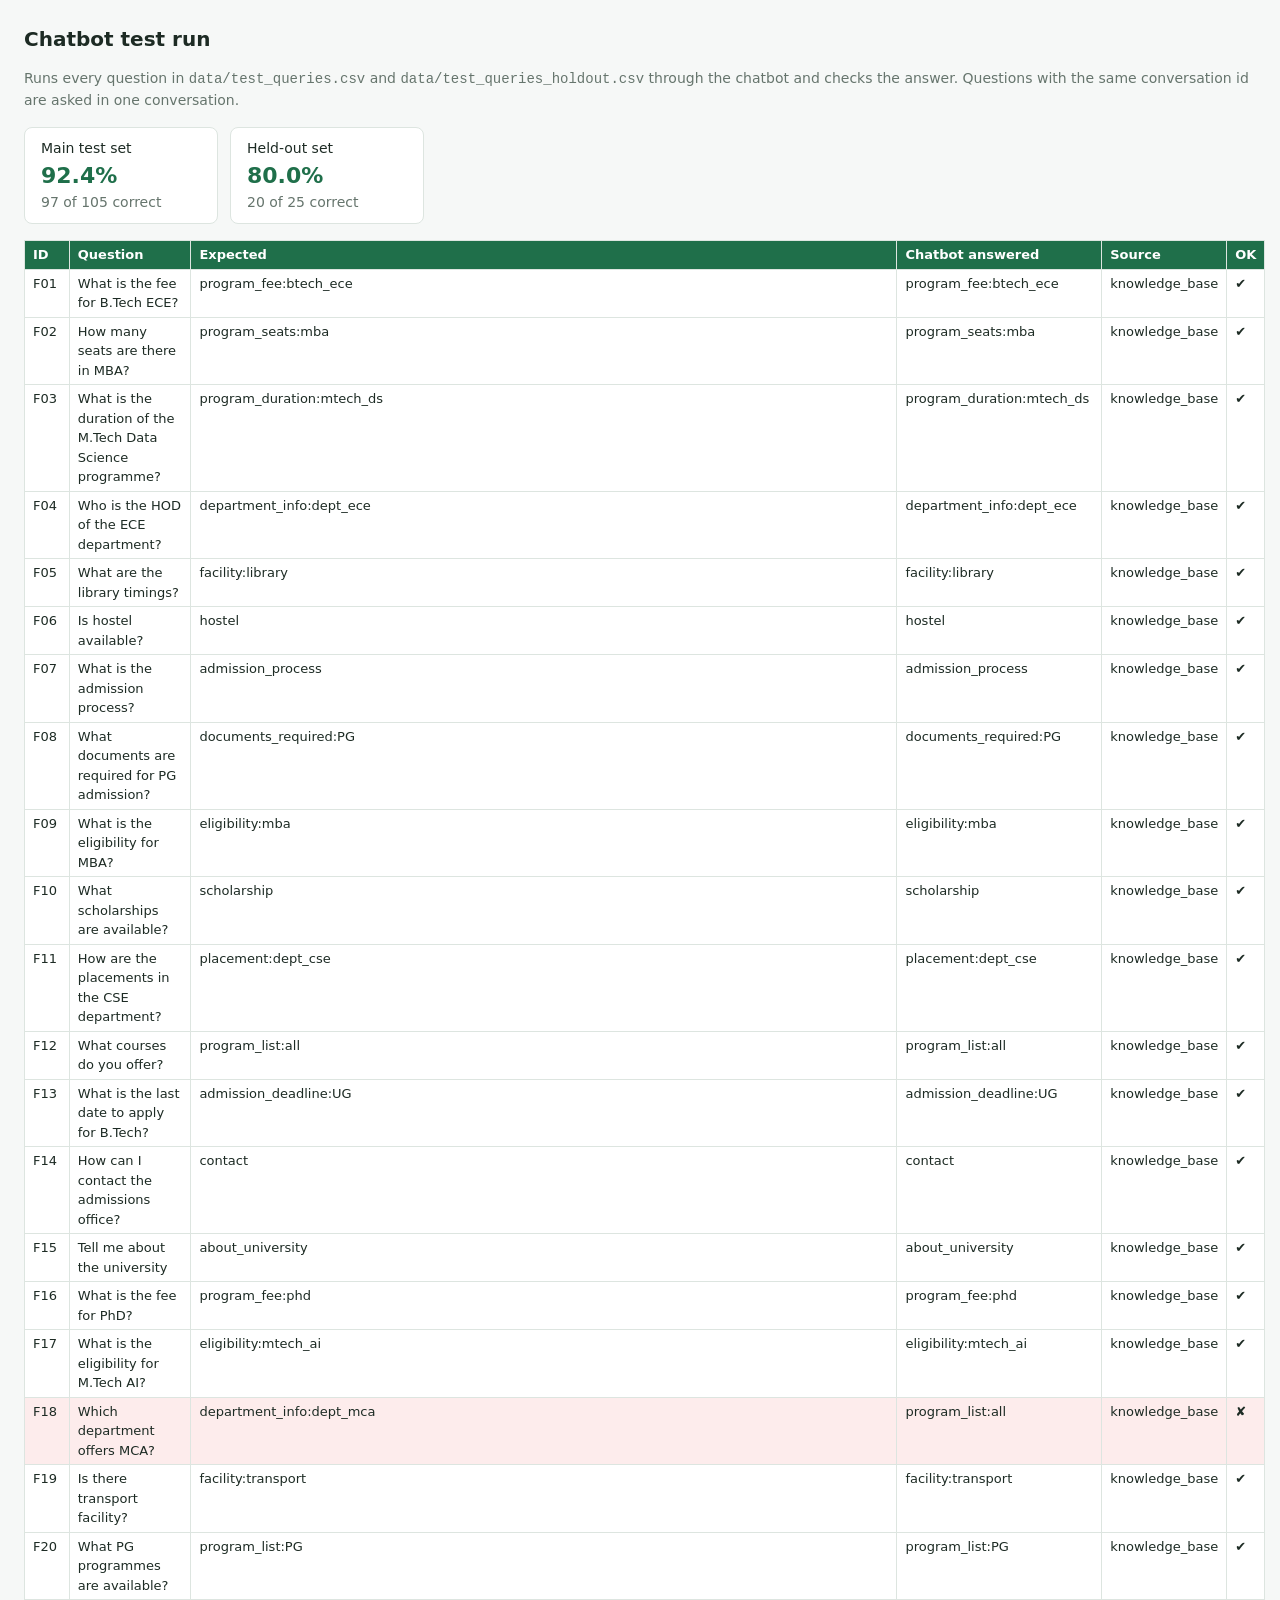
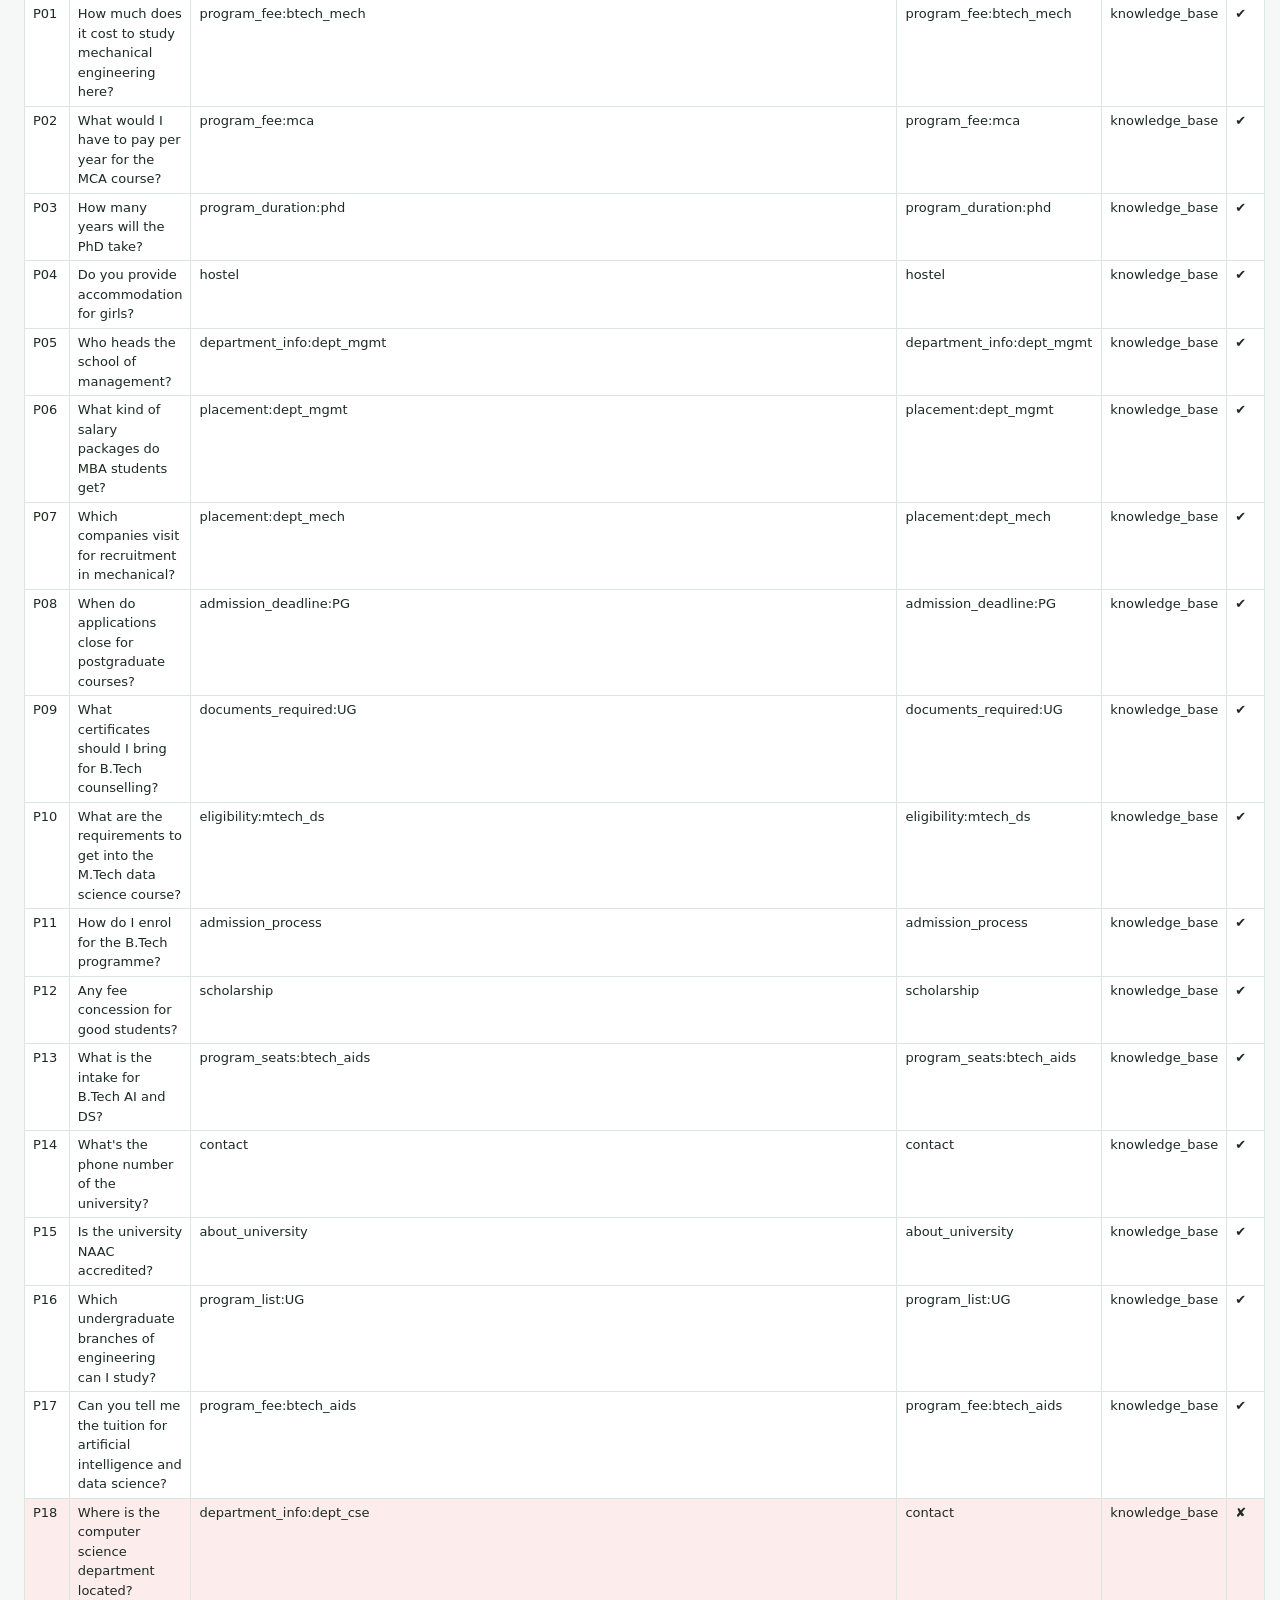
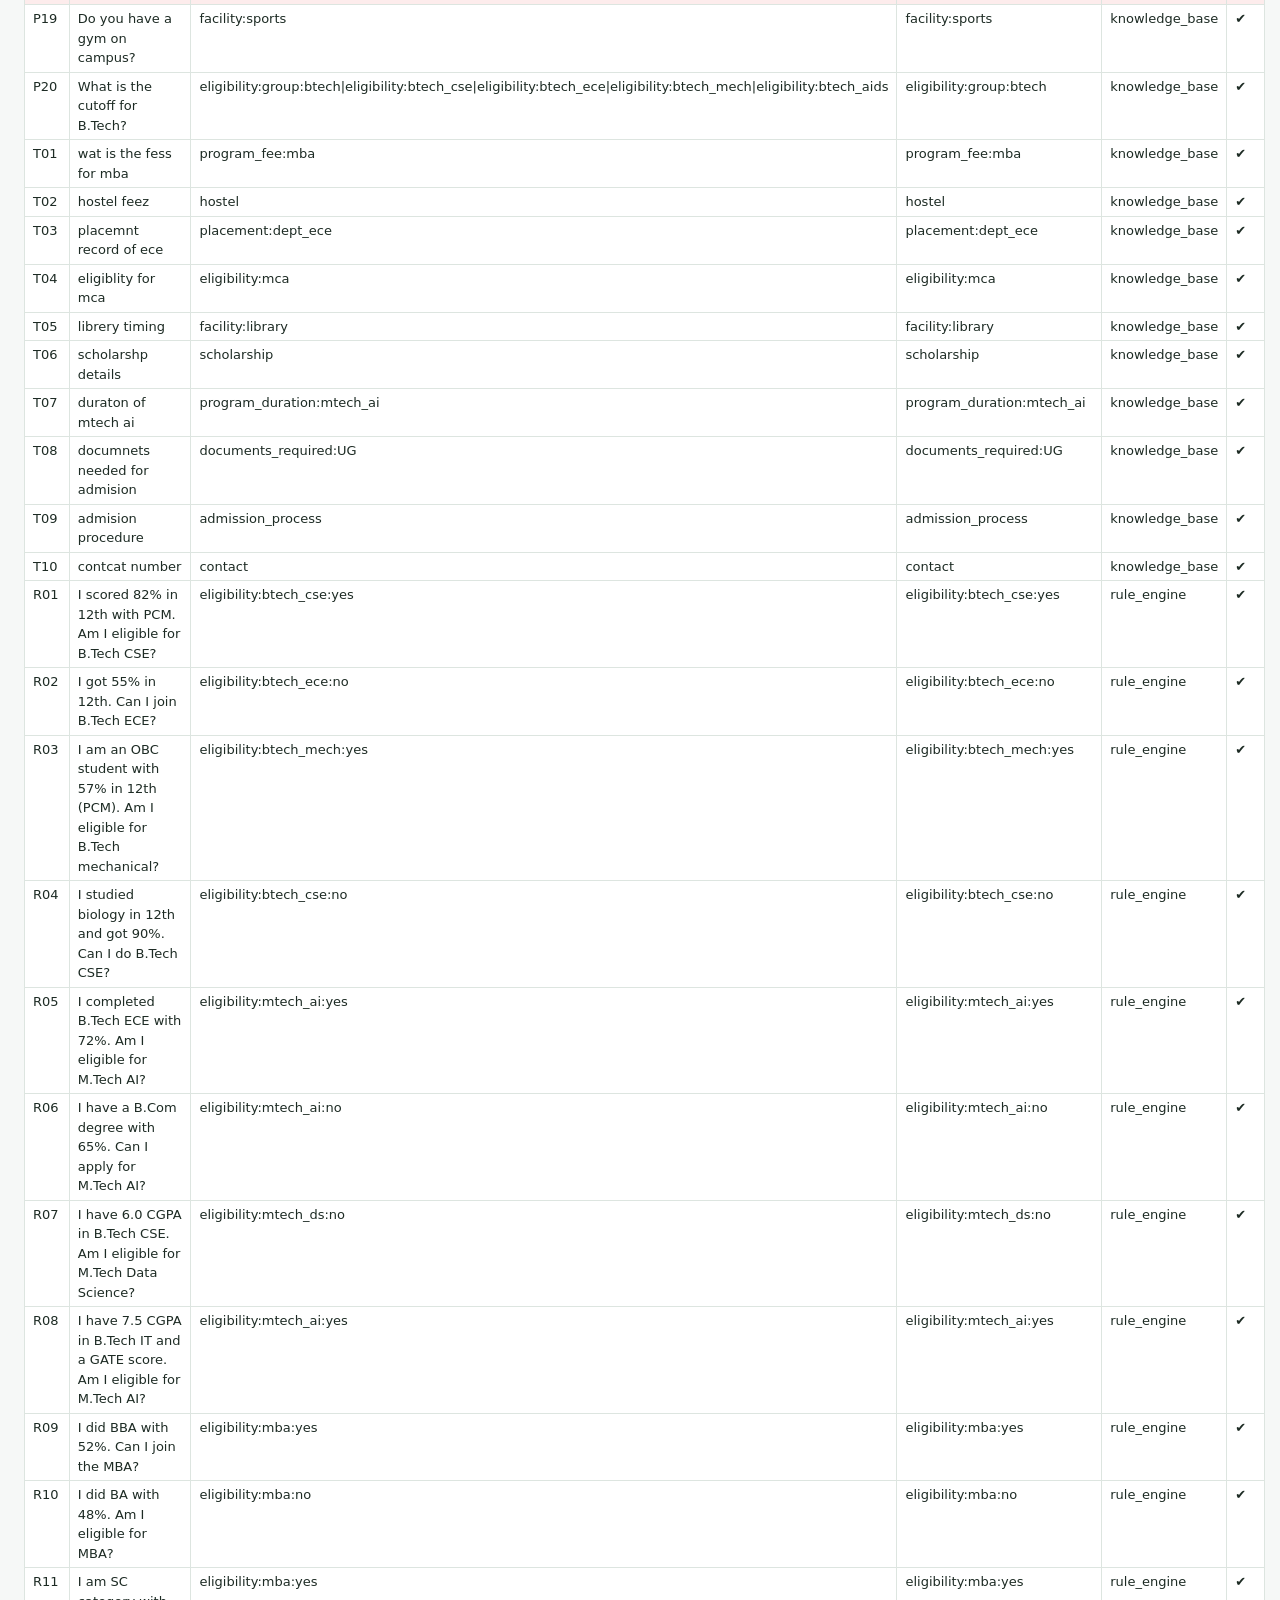
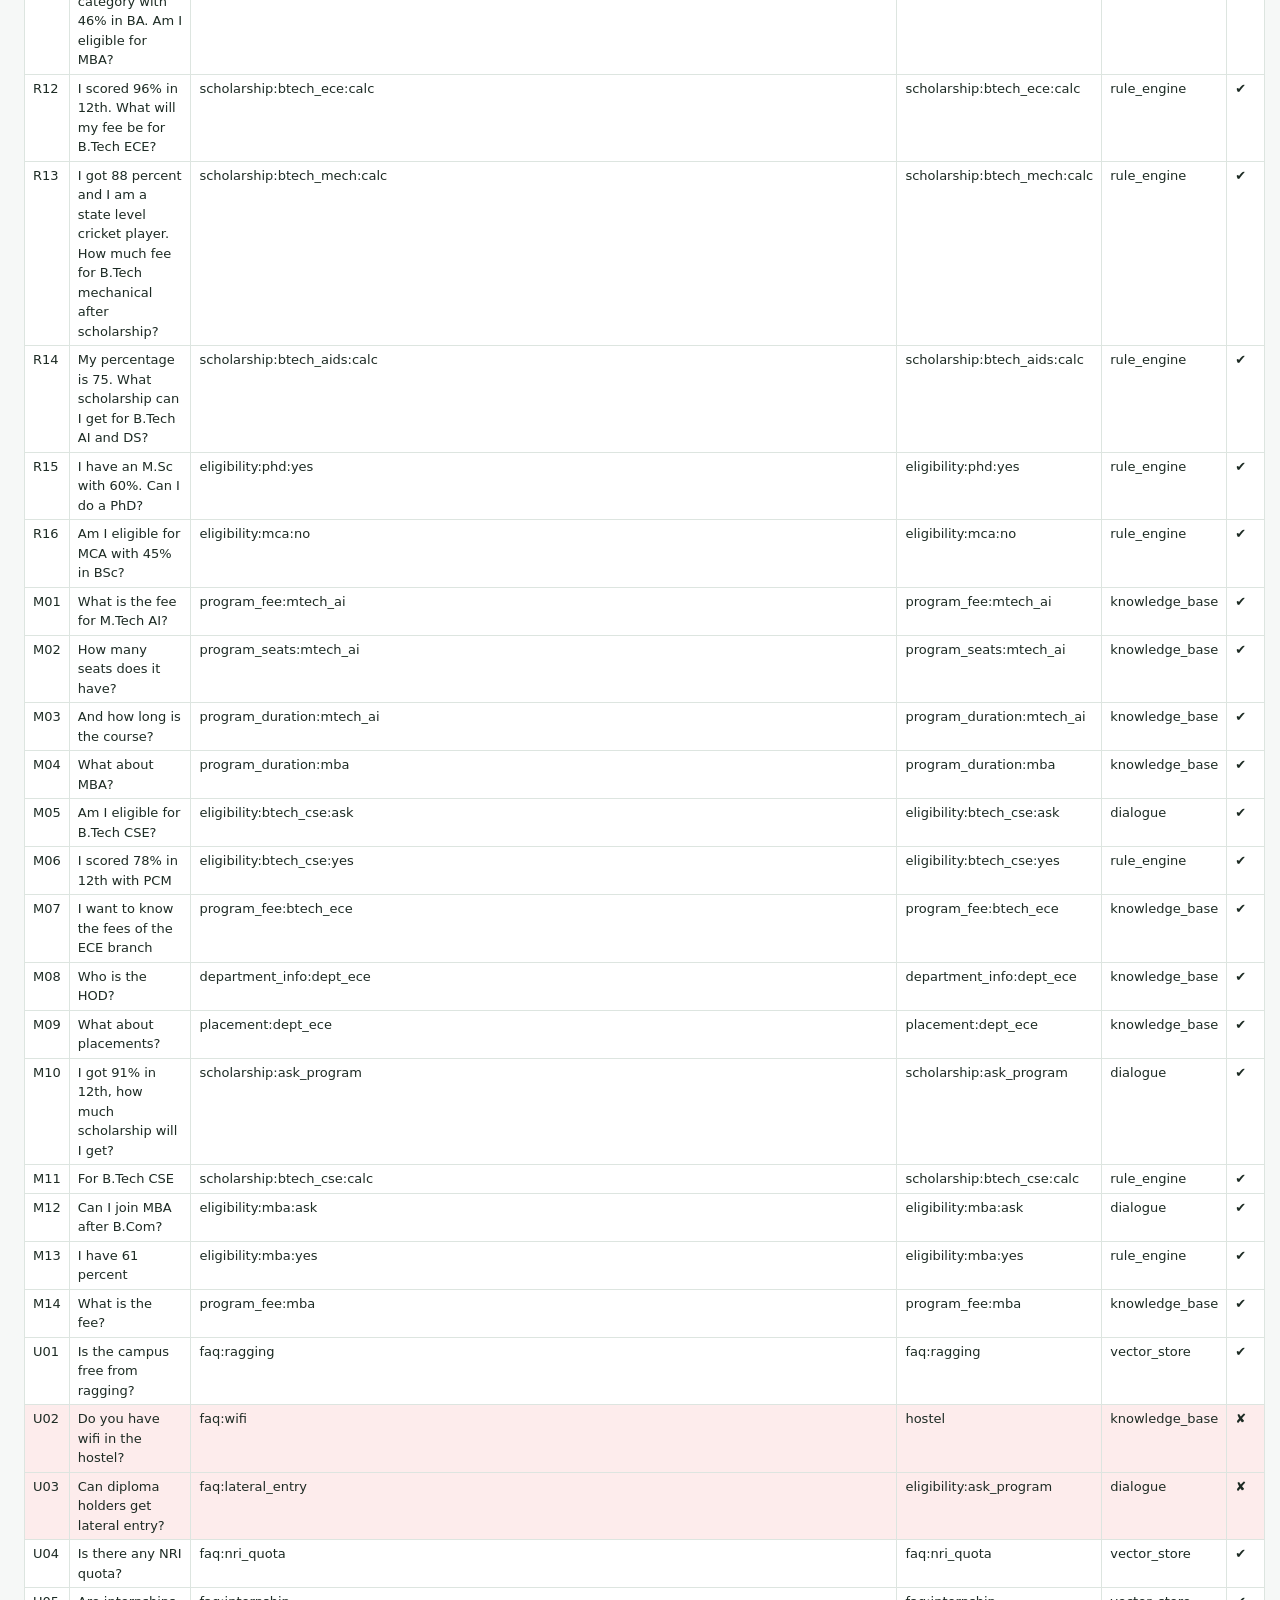
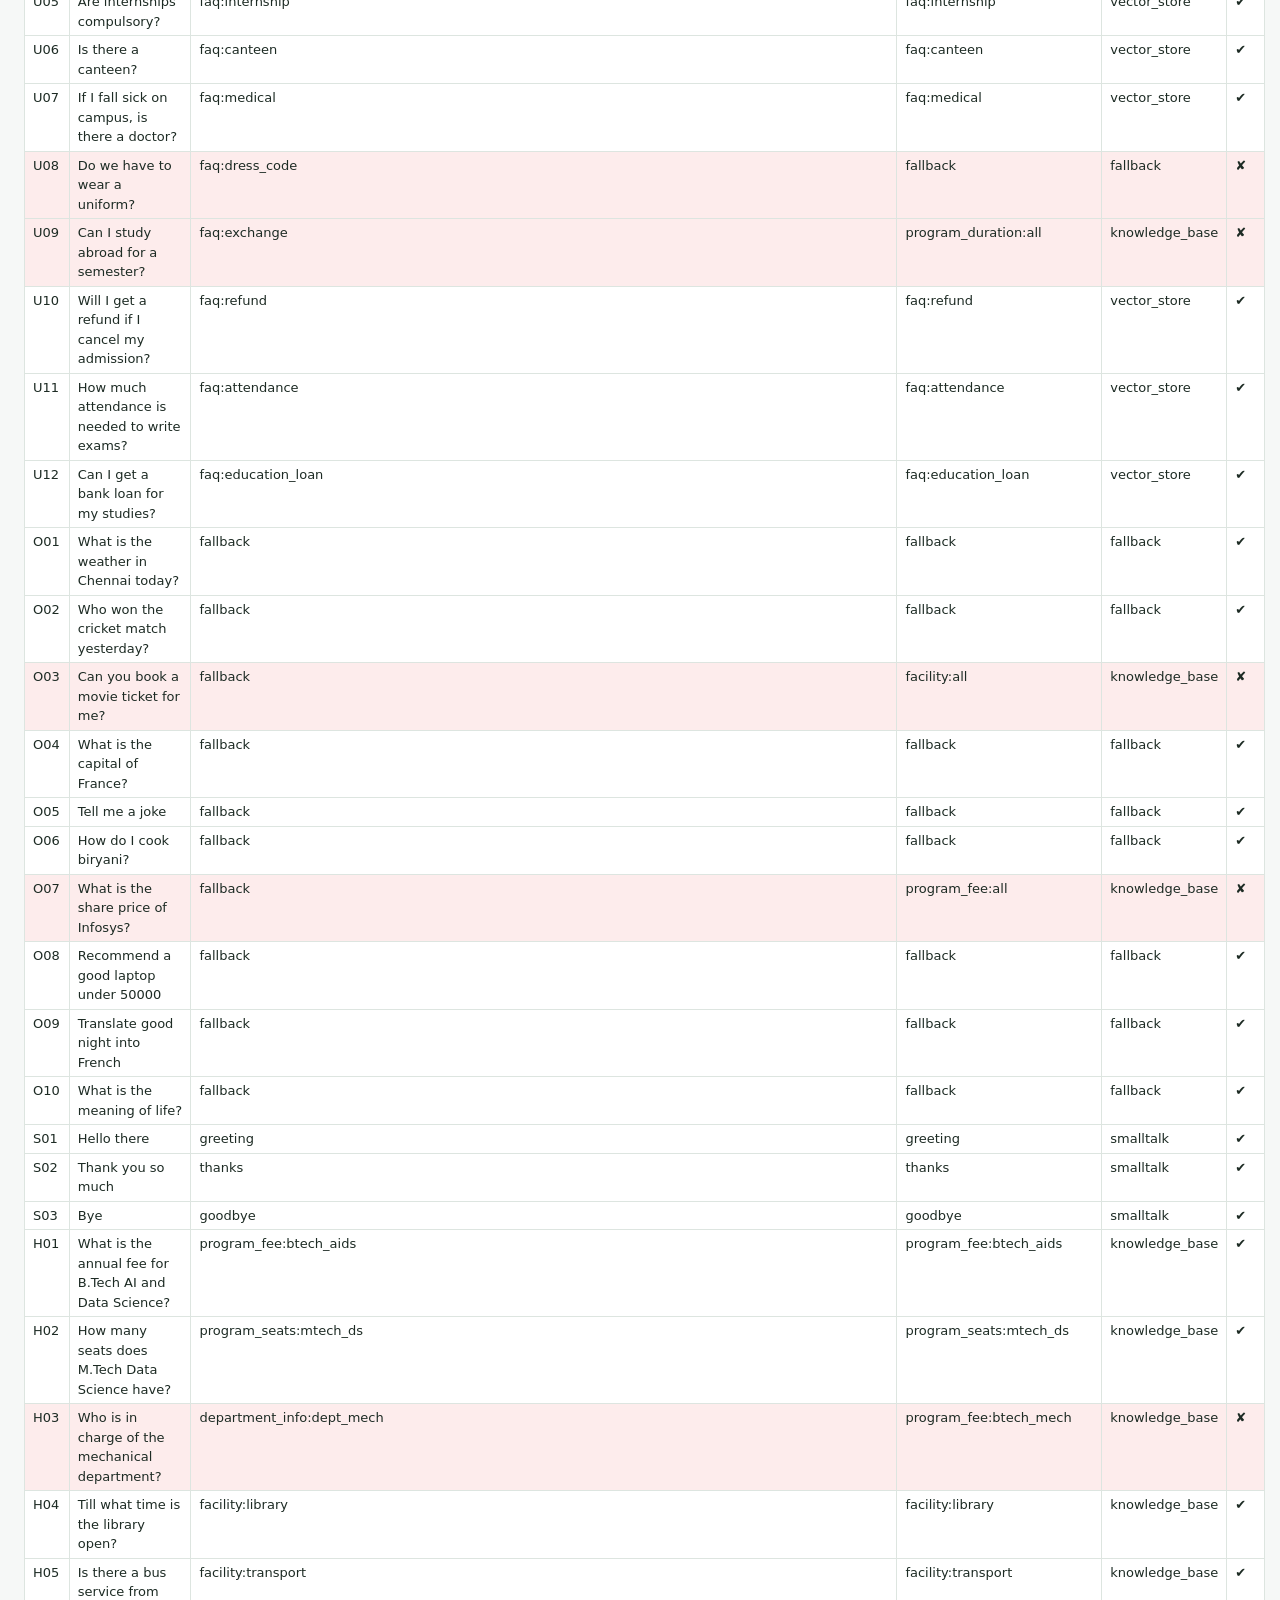
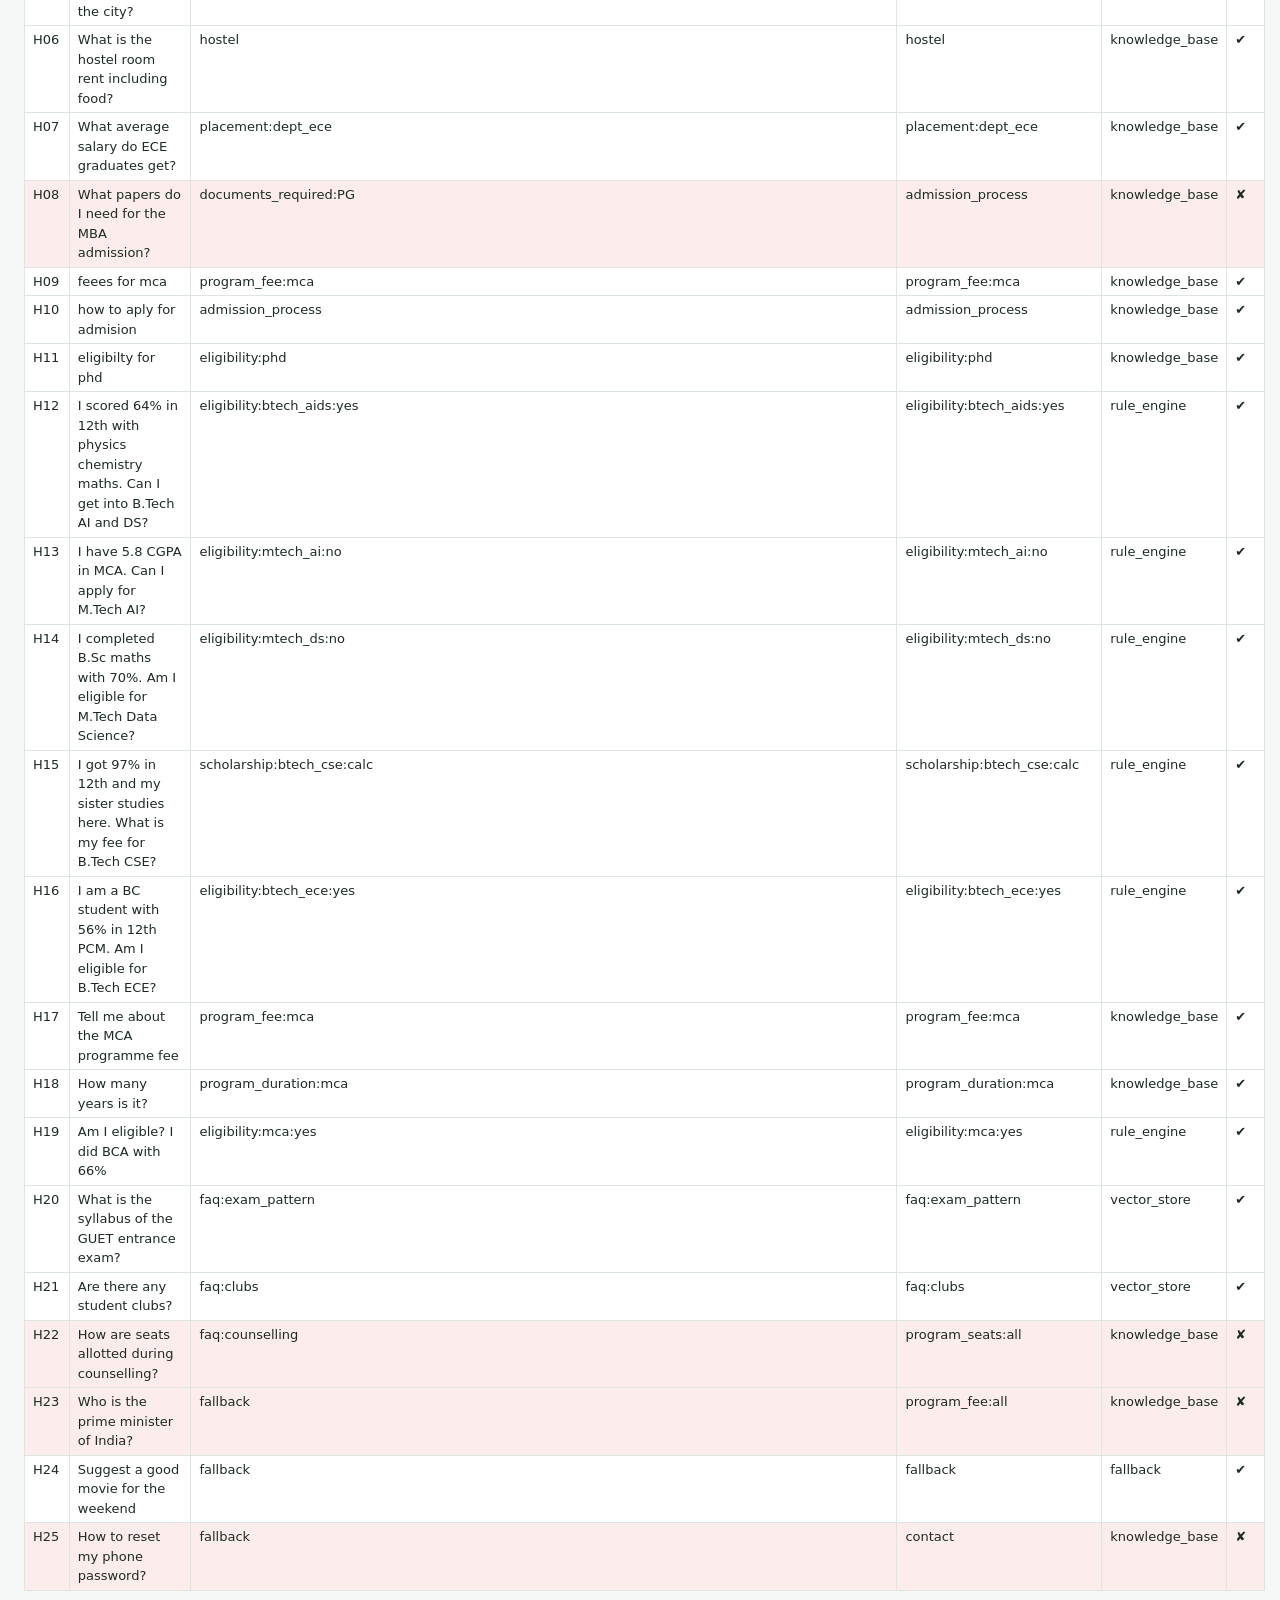
==== tests/engine-test.html @ ca9e7098 "Redesign as a browser-based chatbot website for the online demo The chatbot now runs completely in t" ====
<!doctype html>
<html lang="en">
<head>
<meta charset="utf-8">
<meta name="viewport" content="width=device-width, initial-scale=1">
<title>Chatbot Test Run</title>
<style>
  body { font: 14px/1.5 "Segoe UI", system-ui, sans-serif; margin: 24px; color: #1d2b24; background: #f6f8f7; }
  h1 { font-size: 20px; margin: 0 0 4px; }
  .summary { display: flex; gap: 12px; flex-wrap: wrap; margin: 16px 0; }
  .card { background: #fff; border: 1px solid #dde5e0; border-radius: 8px; padding: 10px 16px; min-width: 160px; }
  .card b { display: block; font-size: 22px; color: #1f6f4a; }
  table { border-collapse: collapse; width: 100%; background: #fff; font-size: 13px; }
  th, td { border: 1px solid #dde5e0; padding: 4px 8px; text-align: left; vertical-align: top; }
  th { background: #1f6f4a; color: #fff; position: sticky; top: 0; }
  tr.bad td { background: #fdecec; }
  .muted { color: #66756d; }
</style>
</head>
<body>
<h1>Chatbot test run</h1>
<p class="muted">Runs every question in <code>data/test_queries.csv</code> and <code>data/test_queries_holdout.csv</code> through the chatbot and checks the answer.
Questions with the same conversation id are asked in one conversation.</p>
<div id="summary" class="summary">Running…</div>
<table>
  <thead><tr><th>ID</th><th>Question</th><th>Expected</th><th>Chatbot answered</th><th>Source</th><th>OK</th></tr></thead>
  <tbody id="rows"></tbody>
</table>

<script type="module">
import { loadChatbot, newSession } from "../web/js/chatbot.js";

// small CSV reader (handles quoted fields with commas)
function parseCsv(text) {
  const rows = [];
  let row = [], field = "", quoted = false;
  for (let i = 0; i < text.length; i++) {
    const c = text[i];
    if (quoted) {
      if (c === '"' && text[i + 1] === '"') { field += '"'; i++; }
      else if (c === '"') quoted = false;
      else field += c;
    } else if (c === '"') quoted = true;
    else if (c === ",") { row.push(field); field = ""; }
    else if (c === "\n" || c === "\r") {
      if (c === "\r" && text[i + 1] === "\n") i++;
      row.push(field); field = "";
      if (row.some(Boolean)) rows.push(row);
      row = [];
    } else field += c;
  }
  if (field || row.length) { row.push(field); rows.push(row); }
  const [head, ...body] = rows;
  return body.map(r => Object.fromEntries(head.map((h, i) => [h, r[i] ?? ""])));
}

const bot = await loadChatbot("../data/");
const results = [];
for (const file of ["test_queries.csv", "test_queries_holdout.csv"]) {
  const tests = parseCsv(await (await fetch("../data/" + file)).text());
  const sessions = {};
  for (const t of tests) {
    const session = t.conv_id ? (sessions[t.conv_id] ||= newSession()) : newSession();
    const r = bot.respond(t.query, session);
    const accepted = t.expected_key.split("|");
    results.push({ set: file, id: t.id, query: t.query, expected: t.expected_key, key: r.answerKey,
                   intent: r.intent, source: r.source, conf: r.confidence, text: r.text, ok: accepted.includes(r.answerKey) });
  }
}

const sets = { "test_queries.csv": "Main test set", "test_queries_holdout.csv": "Held-out set" };
const summary = document.getElementById("summary");
summary.innerHTML = "";
for (const [file, label] of Object.entries(sets)) {
  const rs = results.filter(r => r.set === file);
  const ok = rs.filter(r => r.ok).length;
  summary.insertAdjacentHTML("beforeend",
    `<div class="card">${label}<b>${(100 * ok / rs.length).toFixed(1)}%</b><span class="muted">${ok} of ${rs.length} correct</span></div>`);
}
const esc = s => String(s).replace(/[&<>]/g, c => ({ "&": "&amp;", "<": "&lt;", ">": "&gt;" })[c]);
document.getElementById("rows").innerHTML = results.map(r =>
  `<tr class="${r.ok ? "" : "bad"}"><td>${r.id}</td><td>${esc(r.query)}</td><td>${esc(r.expected)}</td>` +
  `<td>${esc(r.key)}</td><td>${r.source}</td><td>${r.ok ? "✔" : "✘"}</td></tr>`).join("");

document.body.dataset.done = "1";
</script>
</body>
</html>
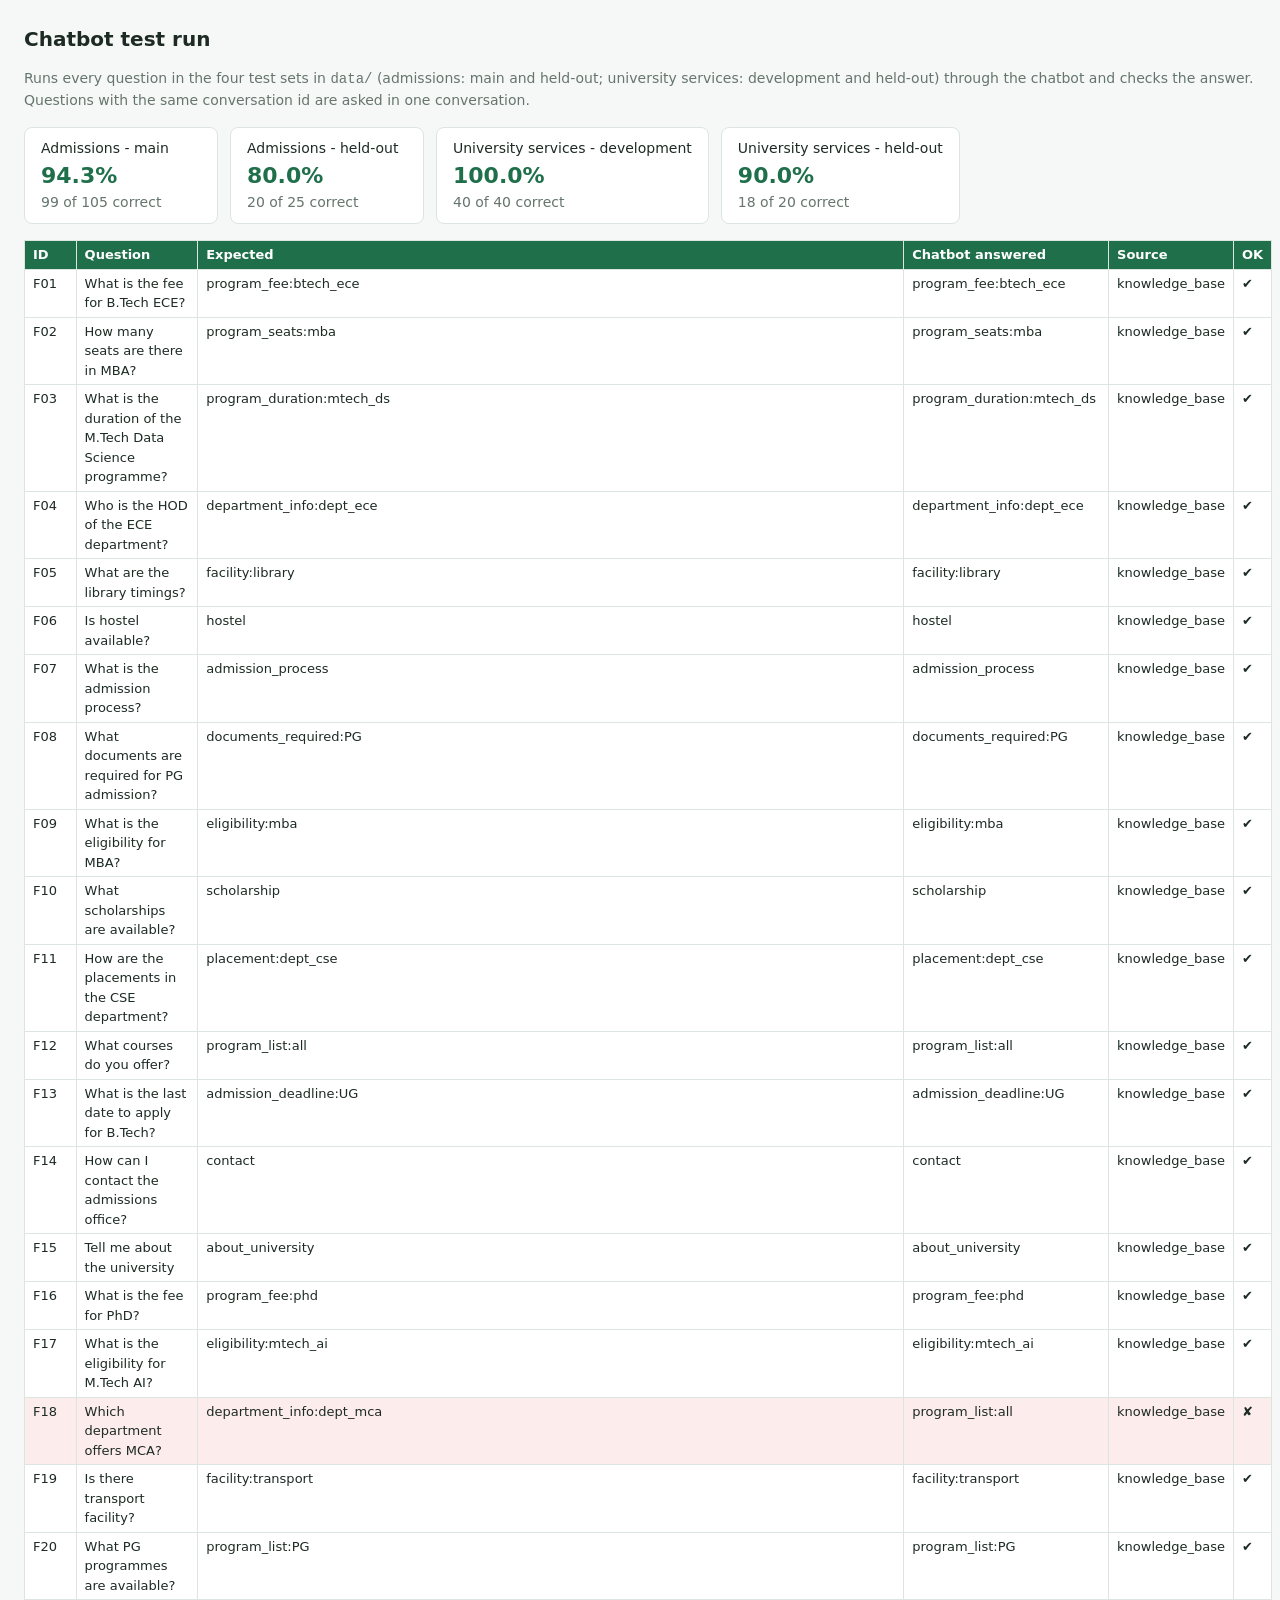
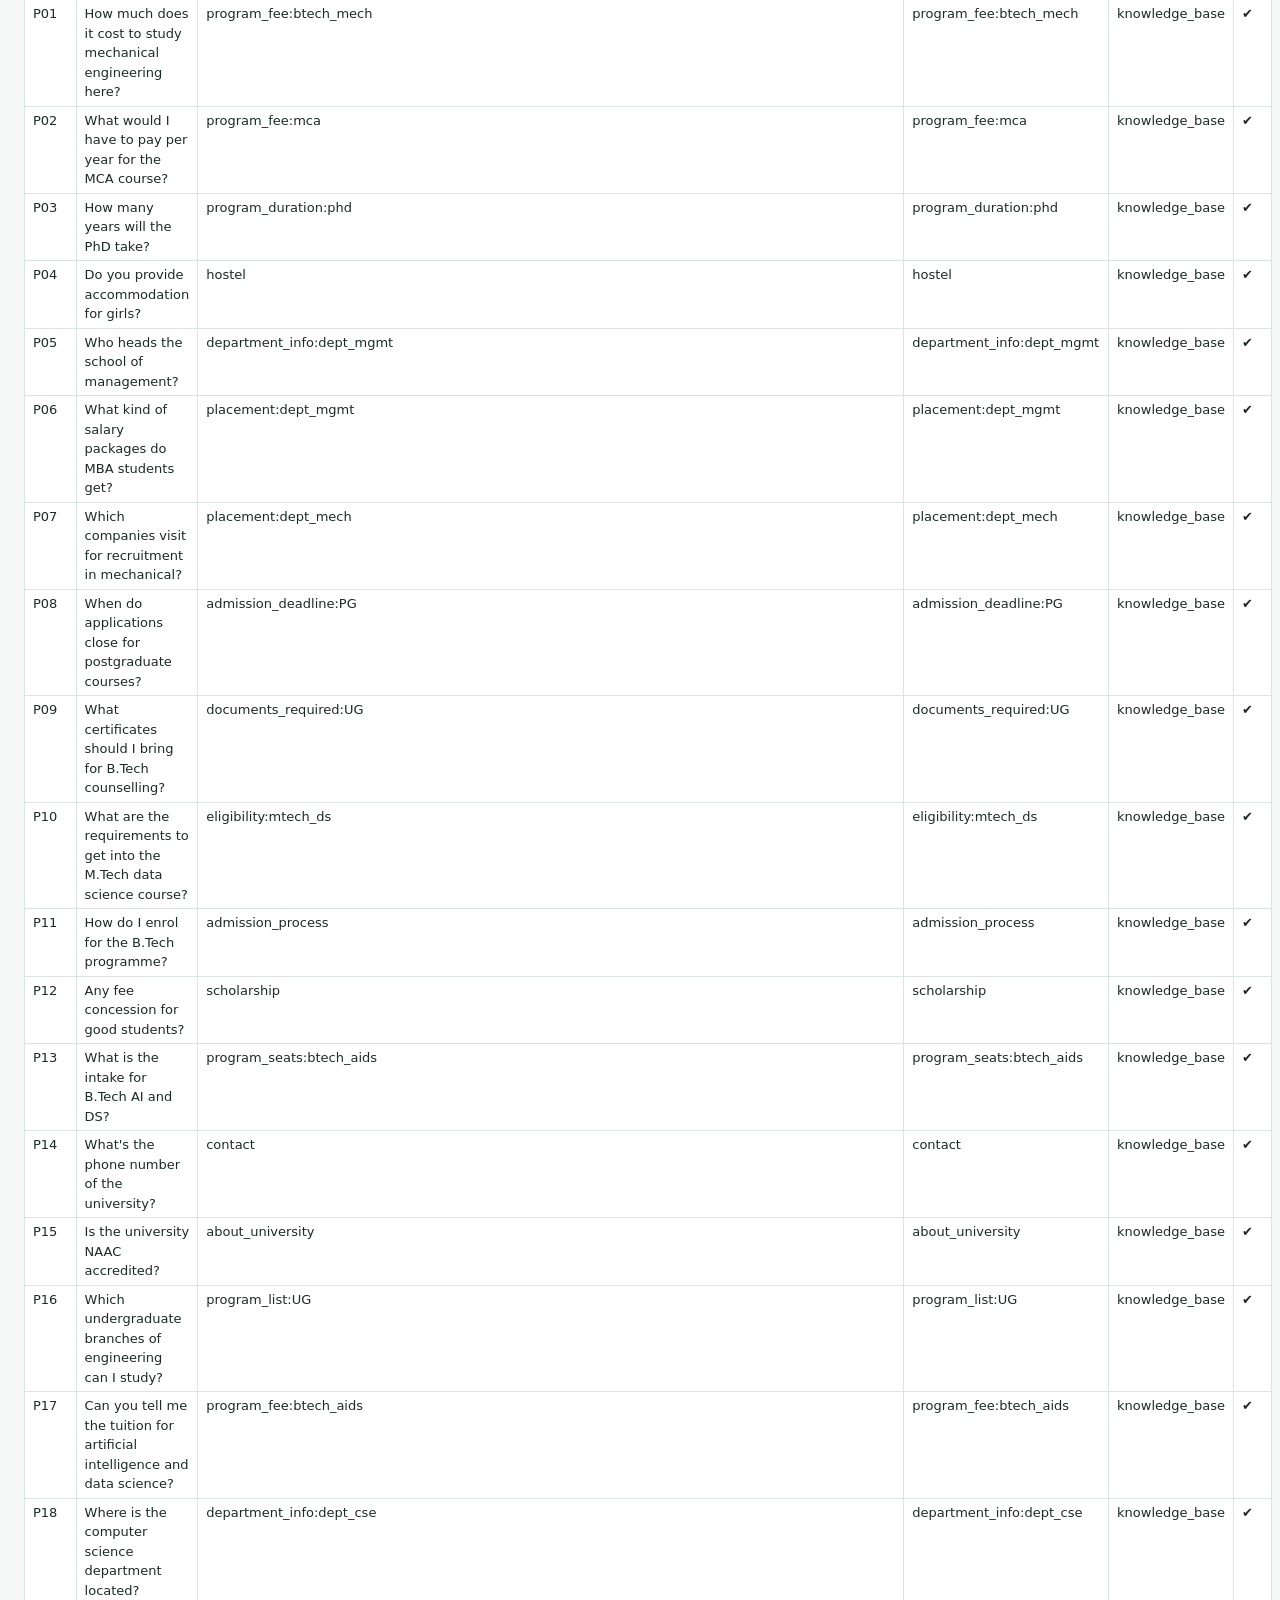
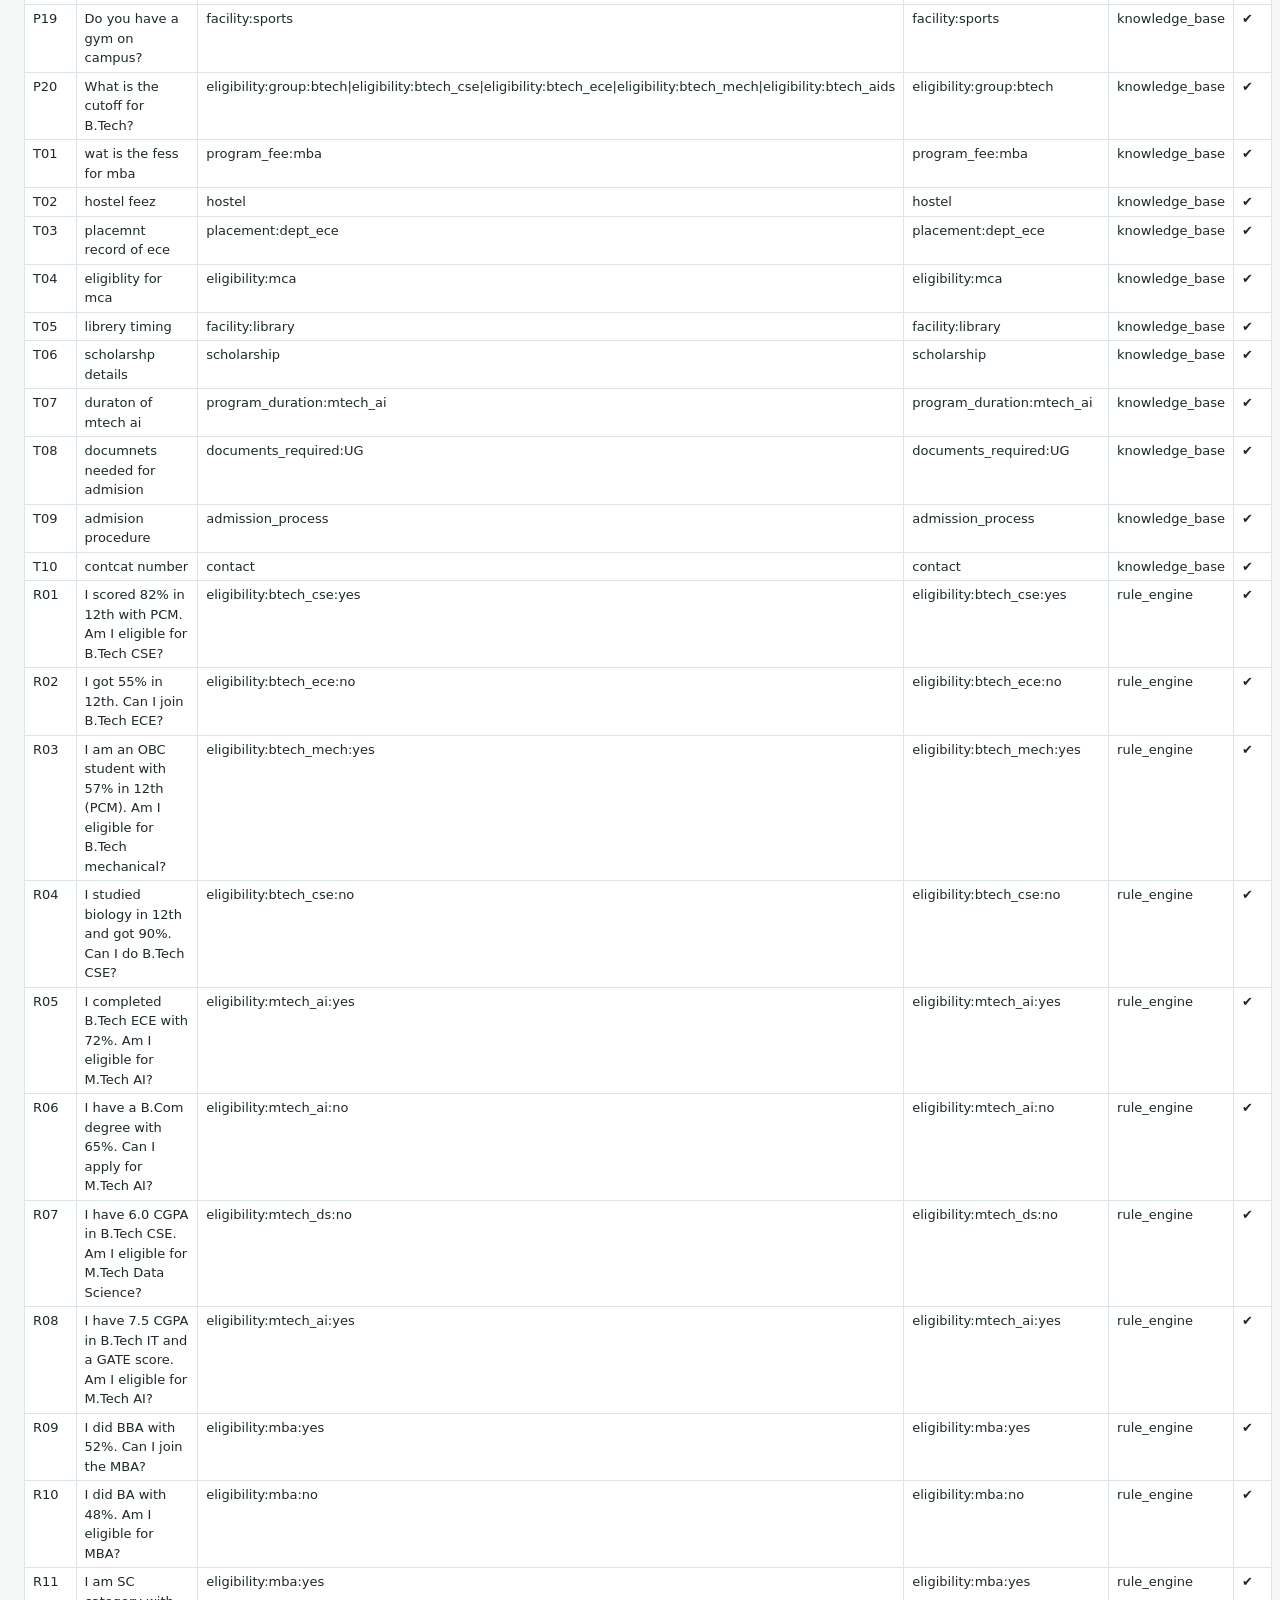
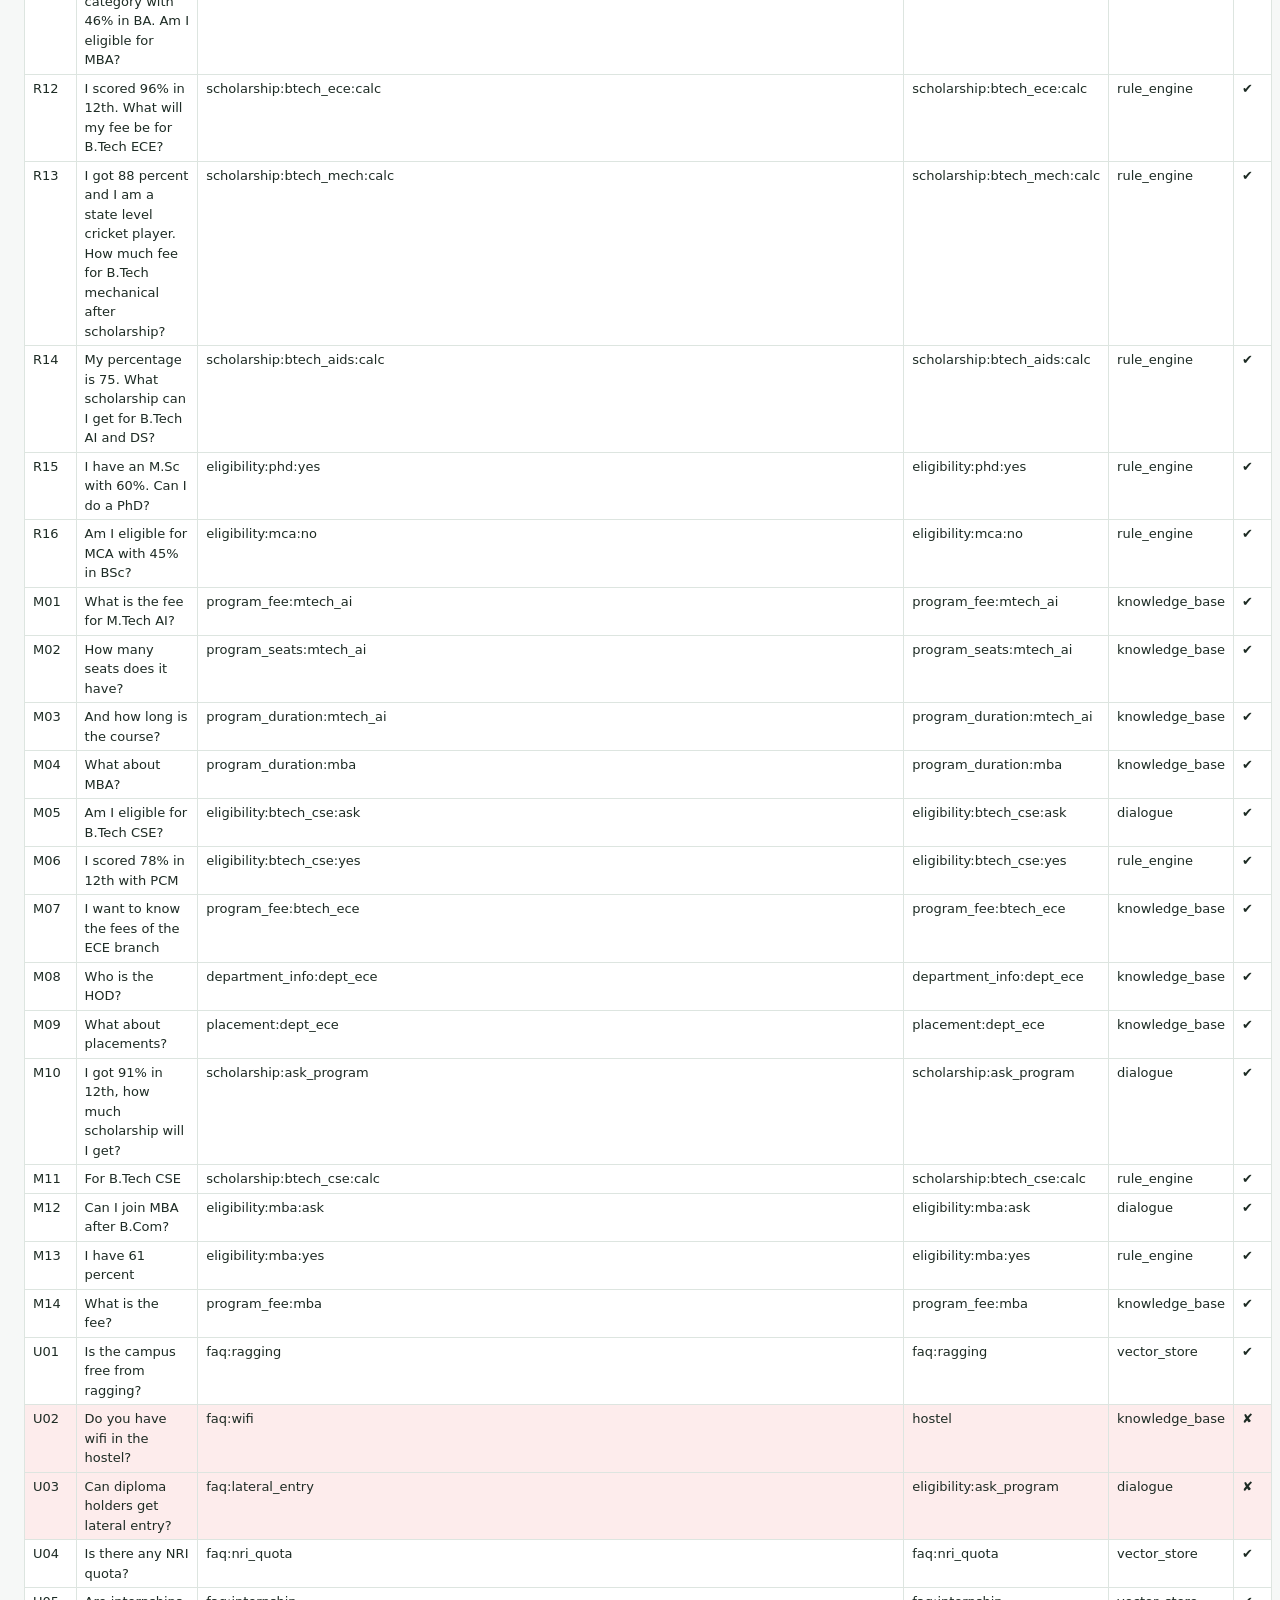
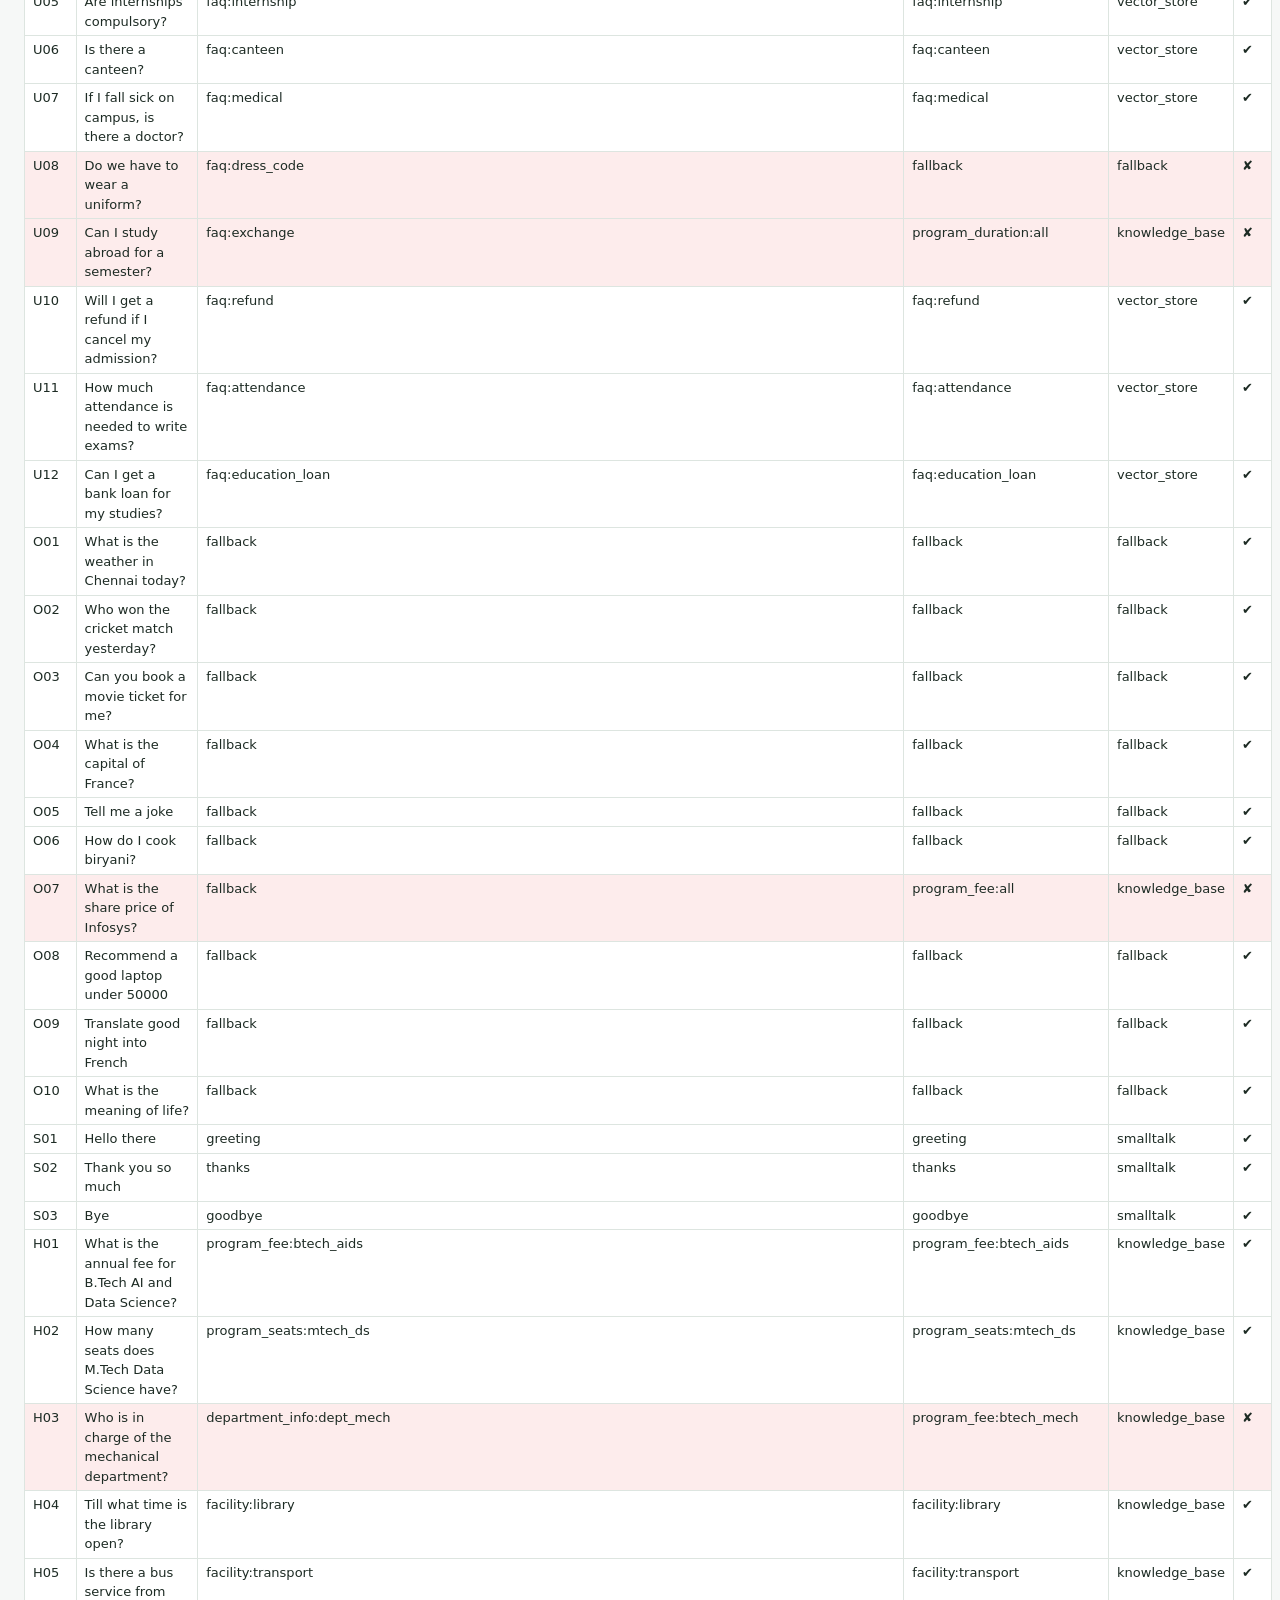
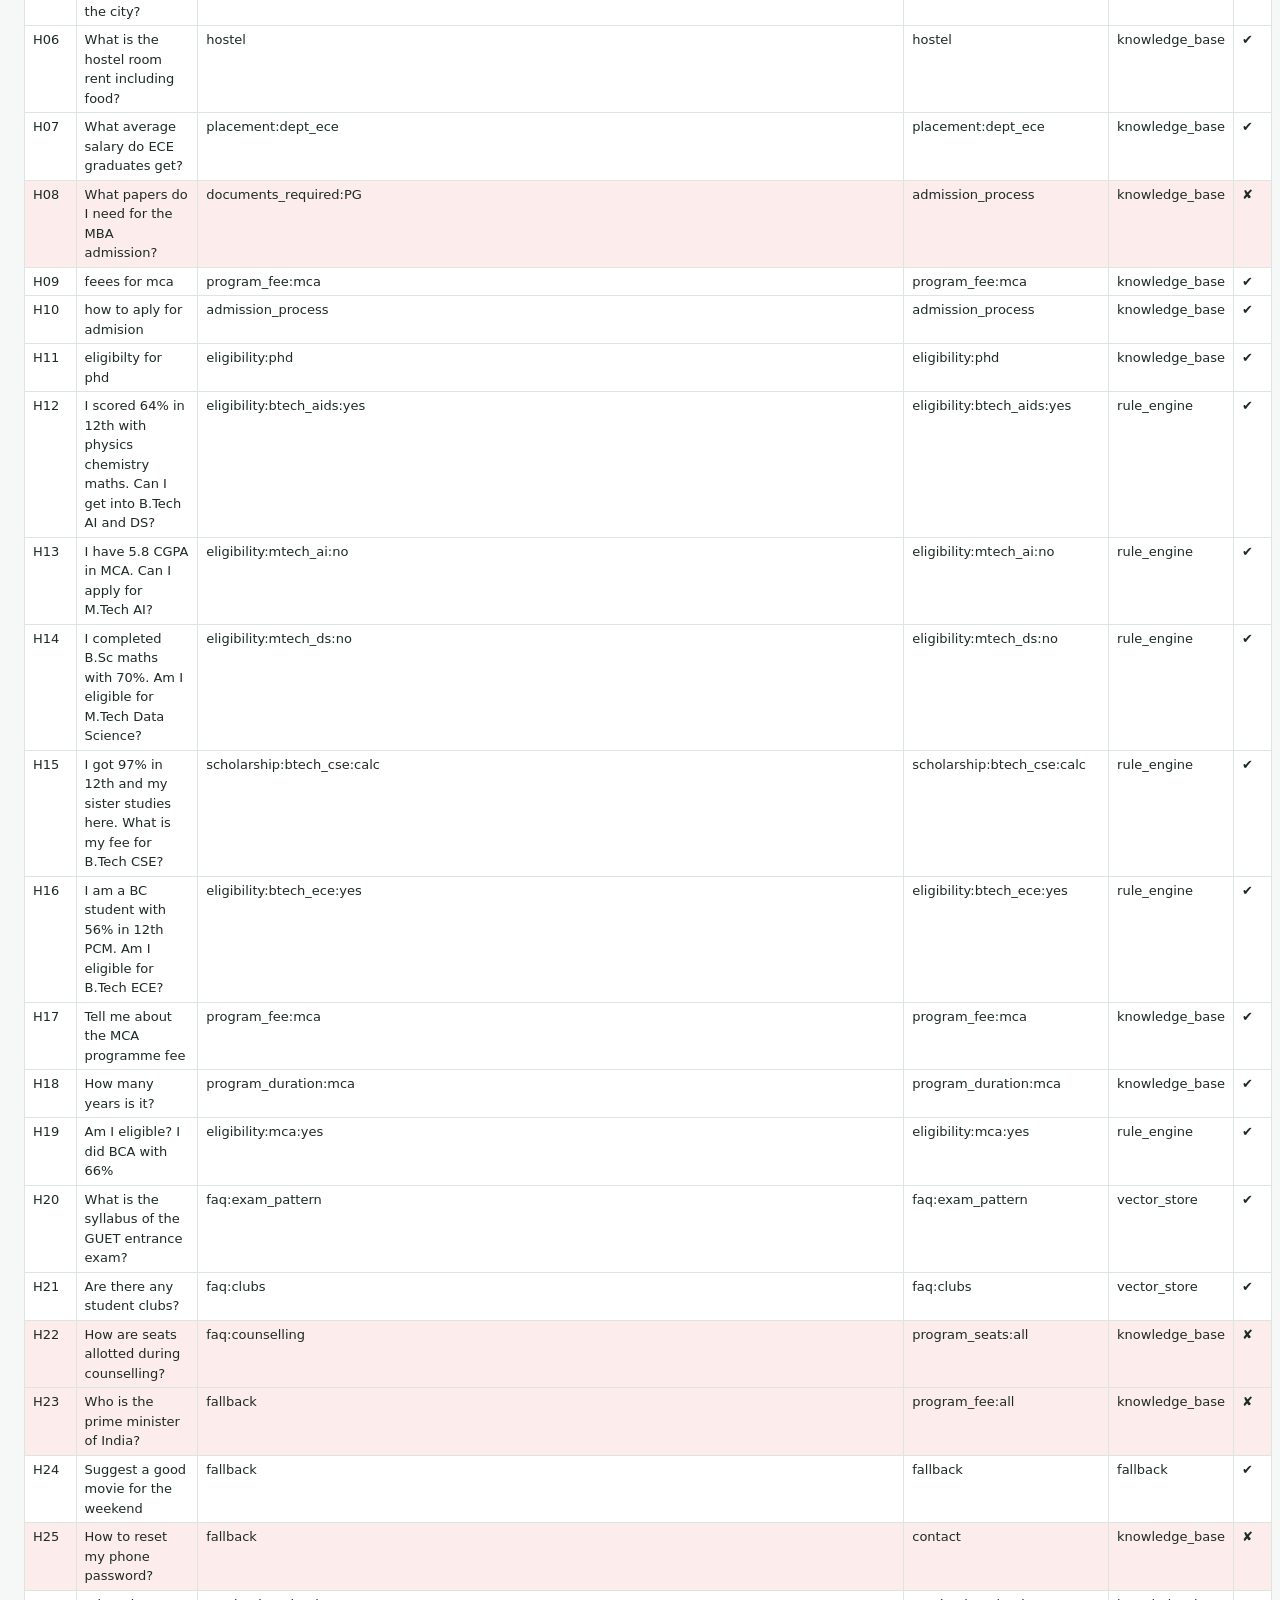
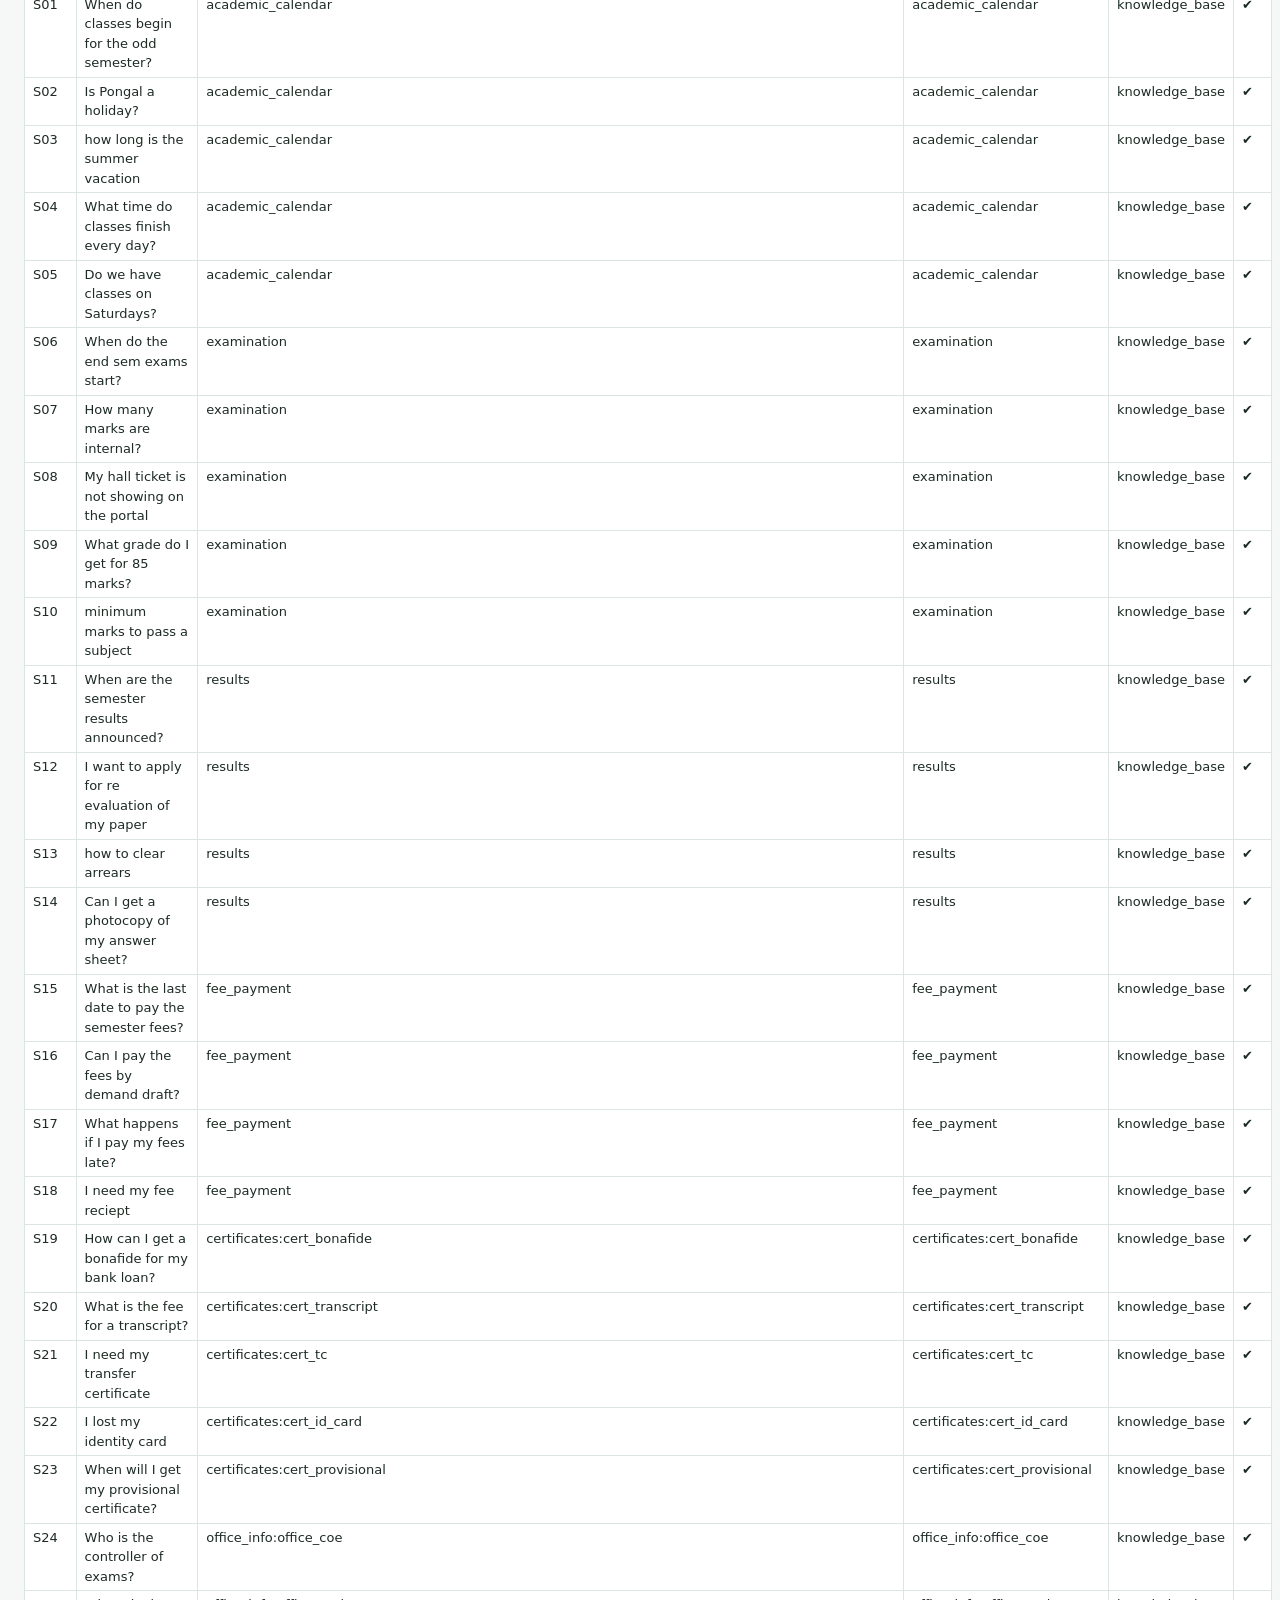
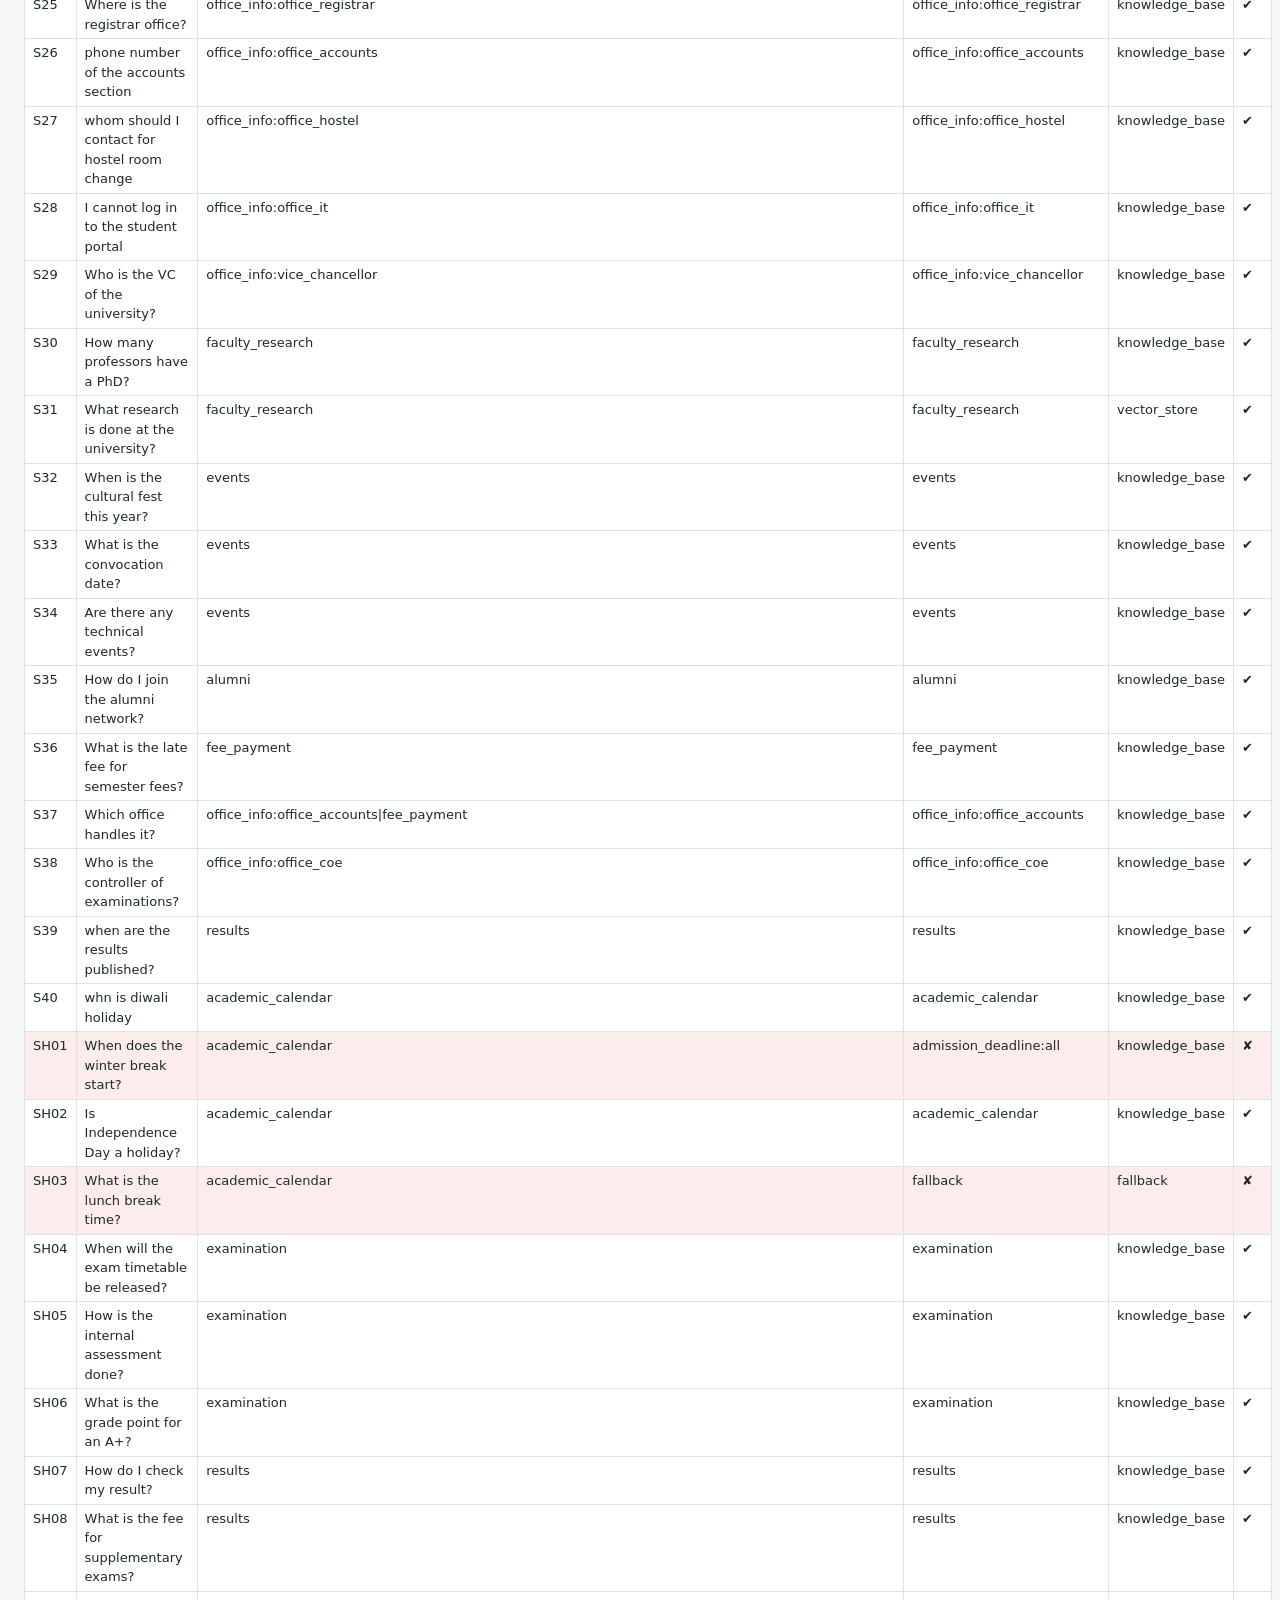
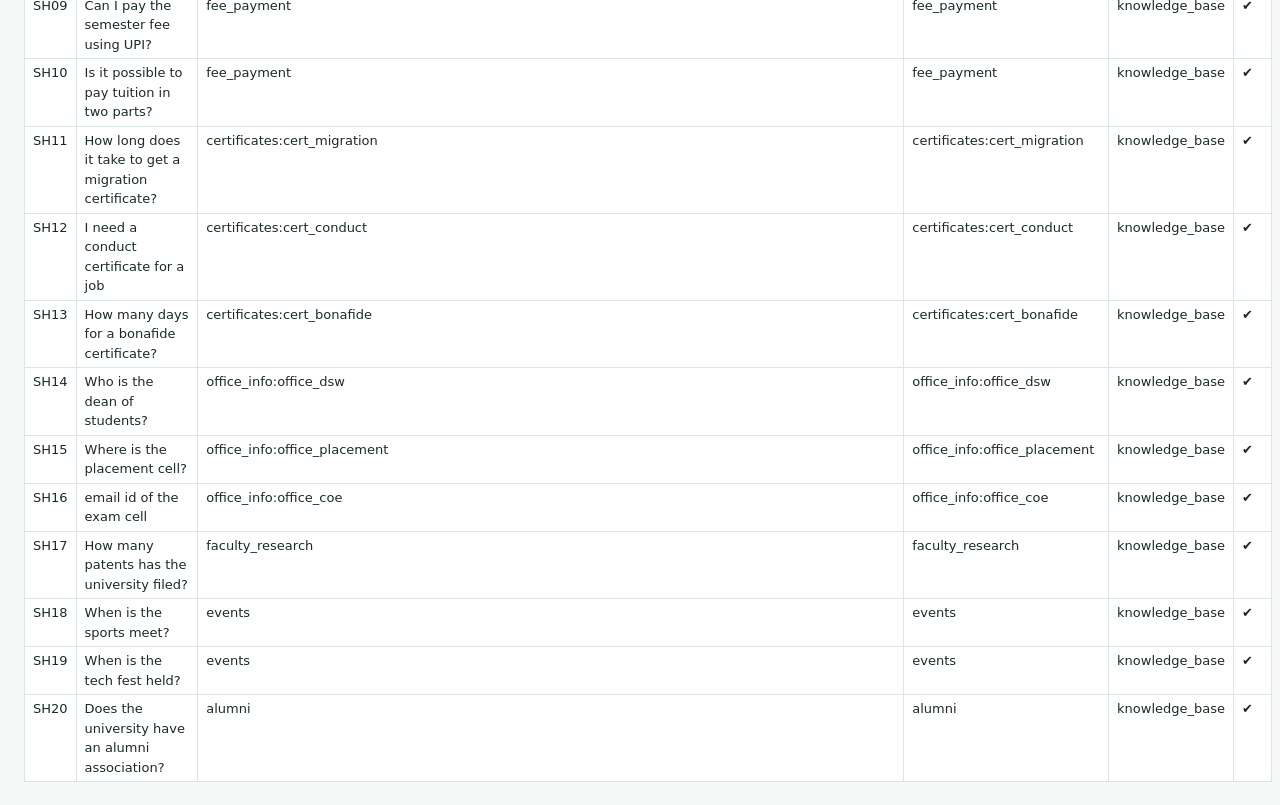
==== commit 40d33bdc: "Extend to a complete university enquiry chatbot for AI University Scope: from admissions only to the" ====
--- a/tests/engine-test.html
+++ b/tests/engine-test.html
@@ -19,7 +19,7 @@
 </head>
 <body>
 <h1>Chatbot test run</h1>
-<p class="muted">Runs every question in <code>data/test_queries.csv</code> and <code>data/test_queries_holdout.csv</code> through the chatbot and checks the answer.
+<p class="muted">Runs every question in the four test sets in <code>data/</code> (admissions: main and held-out; university services: development and held-out) through the chatbot and checks the answer.
 Questions with the same conversation id are asked in one conversation.</p>
 <div id="summary" class="summary">Running…</div>
 <table>
@@ -56,8 +56,8 @@
 
 const bot = await loadChatbot("../data/");
 const results = [];
-for (const file of ["test_queries.csv", "test_queries_holdout.csv"]) {
-  const tests = parseCsv(await (await fetch("../data/" + file)).text());
+for (const file of ["test_queries.csv", "test_queries_holdout.csv", "test_queries_services.csv", "test_queries_services_holdout.csv"]) {
+  const tests = parseCsv(await (await fetch("../data/" + file, { cache: "no-cache" })).text());
   const sessions = {};
   for (const t of tests) {
     const session = t.conv_id ? (sessions[t.conv_id] ||= newSession()) : newSession();
@@ -68,7 +68,8 @@
   }
 }
 
-const sets = { "test_queries.csv": "Main test set", "test_queries_holdout.csv": "Held-out set" };
+const sets = { "test_queries.csv": "Admissions - main", "test_queries_holdout.csv": "Admissions - held-out",
+  "test_queries_services.csv": "University services - development", "test_queries_services_holdout.csv": "University services - held-out" };
 const summary = document.getElementById("summary");
 summary.innerHTML = "";
 for (const [file, label] of Object.entries(sets)) {
